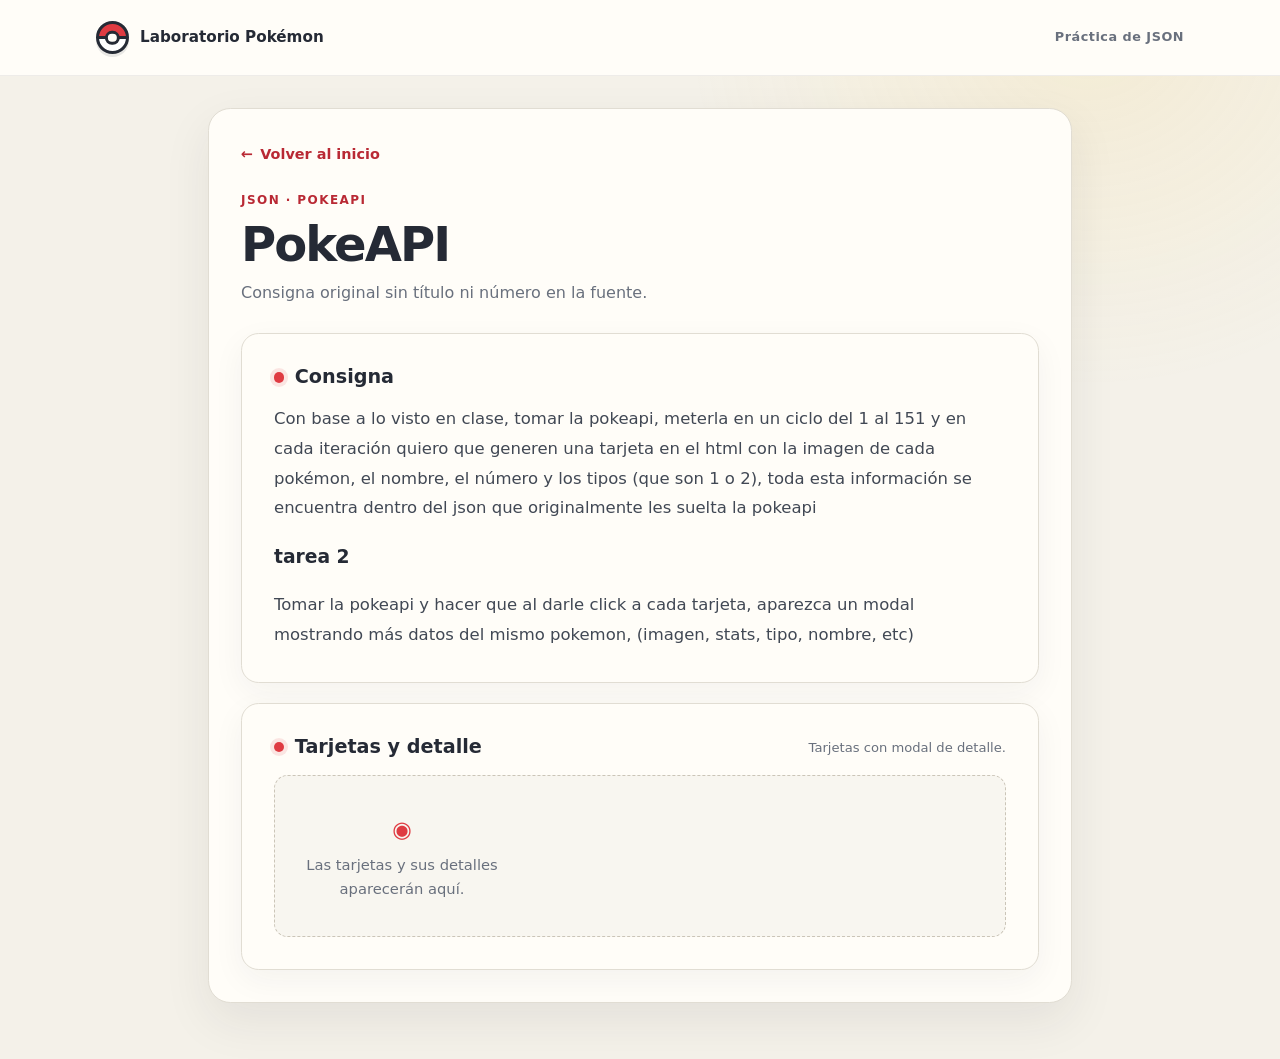
==== ejercicio-pokeapi/index.html @ ca6967b9 "proyecto base" ====
<!doctype html>
<html lang="es">
  <head>
    <meta charset="utf-8">
    <meta name="viewport" content="width=device-width, initial-scale=1">
    <meta name="theme-color" content="#f4f1e9">
    <meta
      name="description"
      content="Consigna de JSON para consultar datos de Pokémon y mostrarlos en tarjetas."
    >
    <title>PokeAPI · Laboratorio Pokémon</title>
    <link rel="icon" type="image/svg+xml" href="../assets/favicon.svg">
    <link rel="stylesheet" href="../assets/css/styles.css">
    <link rel="stylesheet" href="./css/styles.css">
  </head>
  <body>
    <a class="skip-link" href="#contenido">Saltar al contenido</a>

    <header class="site-header">
      <div class="page-shell site-header__inner">
        <a class="brand" href="../index.html" aria-label="Laboratorio Pokémon, inicio">
          <span class="pokeball-mark" aria-hidden="true"></span>
          <span>Laboratorio Pokémon</span>
        </a>
        <span class="course-label">Práctica de JSON</span>
      </div>
    </header>

    <main id="contenido" class="page-shell exercise-layout">
      <a class="back-link" href="../index.html">
        <span aria-hidden="true">←</span>
        Volver al inicio
      </a>

      <header class="exercise-heading">
        <p class="eyebrow">JSON · PokeAPI</p>
        <h1>PokeAPI</h1>
        <p class="exercise-heading__meta">Consigna original sin título ni número en la fuente.</p>
      </header>

      <section class="content-panel" aria-labelledby="prompt-title">
        <div class="panel-heading">
          <span class="panel-heading__mark" aria-hidden="true"></span>
          <h2 id="prompt-title">Consigna</h2>
        </div>
        <div class="prompt-part">
          <p class="prompt-text">
            Con base a lo visto en clase, tomar la pokeapi, meterla en un ciclo del 1 al 151 y en cada iteración quiero que generen una tarjeta en el html con la imagen de cada pokémon, el nombre, el número y los tipos (que son 1 o 2), toda esta información se encuentra dentro del json que originalmente les suelta la pokeapi
          </p>
        </div>
        <div class="prompt-part">
          <h3 class="prompt-part__title">tarea 2</h3>
          <p class="prompt-text">
            Tomar la pokeapi y hacer que al darle click a cada tarjeta, aparezca un modal mostrando más datos del mismo pokemon, (imagen, stats, tipo, nombre, etc)
          </p>
        </div>
      </section>

      <section class="content-panel" aria-labelledby="results-title">
        <div class="results-header">
          <div class="panel-heading">
            <span class="panel-heading__mark" aria-hidden="true"></span>
          <h2 id="results-title">Tarjetas y detalle</h2>
          </div>
          <p class="results-caption">Tarjetas con modal de detalle.</p>
        </div>

        <div
          id="pokemon-results"
          class="result-area pokemon-grid"
          aria-live="polite"
          aria-label="Resultados de Pokémon"
        >
          <div class="empty-state">
            <span class="empty-state__symbol" aria-hidden="true">◉</span>
            <p>Las tarjetas y sus detalles aparecerán aquí.</p>
          </div>
        </div>
      </section>

      <template id="pokemon-card-template">
        <button class="pokemon-card" type="button">
          <span class="pokemon-card__image-frame">
            <img class="pokemon-card__image" alt="">
          </span>
          <span class="pokemon-card__details">
            <span class="pokemon-card__number"></span>
            <span class="pokemon-card__name"></span>
            <span class="pokemon-card__types" role="list" aria-label="Tipos">
              <span class="pokemon-card__type" role="listitem"></span>
            </span>
          </span>
        </button>
      </template>

      <template id="pokemon-modal-template">
        <dialog class="pokemon-modal" aria-labelledby="pokemon-modal-name">
          <div class="pokemon-modal__content">
            <header class="pokemon-modal__header">
              <div>
                <p class="pokemon-modal__number"></p>
                <h2 id="pokemon-modal-name" class="pokemon-modal__name"></h2>
              </div>
              <button
                class="pokemon-modal__close"
                type="button"
                aria-label="Cerrar detalle del Pokémon"
              >
                <span aria-hidden="true">×</span>
              </button>
            </header>
            <div class="pokemon-modal__body">
              <div class="pokemon-modal__image-frame">
                <img class="pokemon-modal__image" alt="">
              </div>
              <div class="pokemon-modal__details">
                <section class="pokemon-modal__section" aria-labelledby="pokemon-modal-types-title">
                  <h3 id="pokemon-modal-types-title">Tipos</h3>
                  <div class="pokemon-modal__types" role="list" aria-label="Tipos">
                    <span class="pokemon-modal__type" role="listitem"></span>
                  </div>
                </section>
                <section class="pokemon-modal__section" aria-labelledby="pokemon-modal-stats-title">
                  <h3 id="pokemon-modal-stats-title">Stats</h3>
                  <dl class="pokemon-modal__stats" aria-label="Estadísticas"></dl>
                </section>
              </div>
            </div>
          </div>
        </dialog>
      </template>
    </main>

    <script type="module" src="./js/script.js"></script>
  </body>
</html>
---- assets/css/styles.css ----
:root {
  color-scheme: light;
  font-family: system-ui, -apple-system, BlinkMacSystemFont, "Segoe UI", sans-serif;
  font-synthesis: none;
  text-rendering: optimizeLegibility;
  --color-ink: #252a35;
  --color-muted: #69707d;
  --color-paper: #f4f1e9;
  --color-panel: #fffdf8;
  --color-line: #e1ddd3;
  --color-red: #df3b42;
  --color-red-dark: #b92934;
  --color-yellow: #f2c94c;
  --color-blue: #447a9d;
  --shadow-soft: 0 18px 48px rgb(37 42 53 / 8%);
}

* {
  box-sizing: border-box;
}

html {
  min-width: 320px;
  background: var(--color-paper);
}

body {
  min-width: 320px;
  margin: 0;
  color: var(--color-ink);
  background:
    radial-gradient(ellipse at 85% 3%, rgb(242 201 76 / 13%), transparent 25rem),
    var(--color-paper);
  line-height: 1.6;
}

a {
  color: inherit;
}

a:focus-visible {
  outline: 3px solid var(--color-blue);
  outline-offset: 4px;
}

.skip-link {
  position: absolute;
  z-index: 10;
  top: 0.75rem;
  left: 0.75rem;
  padding: 0.65rem 0.9rem;
  transform: translateY(-160%);
  border-radius: 0.55rem;
  color: #fff;
  background: var(--color-ink);
}

.skip-link:focus {
  transform: translateY(0);
}

.page-shell {
  width: min(100% - 2.5rem, 68rem);
  margin-inline: auto;
}

.site-header {
  border-bottom: 1px solid rgb(37 42 53 / 8%);
  background: var(--color-panel);
}

.site-header__inner {
  display: flex;
  min-height: 4.7rem;
  align-items: center;
  justify-content: space-between;
  gap: 1rem;
}

.brand {
  display: inline-flex;
  align-items: center;
  gap: 0.7rem;
  color: var(--color-ink);
  font-size: 0.95rem;
  font-weight: 750;
  text-decoration: none;
}

.pokeball-mark {
  position: relative;
  display: inline-block;
  width: 2.05rem;
  aspect-ratio: 1;
  flex: 0 0 auto;
  overflow: hidden;
  border: 3px solid var(--color-ink);
  border-radius: 50%;
  background: linear-gradient(
    to bottom,
    var(--color-red) 0 44%,
    var(--color-ink) 44% 56%,
    #fff 56% 100%
  );
  box-shadow: 0 3px 0 rgb(37 42 53 / 10%);
}

.pokeball-mark::after {
  position: absolute;
  top: 50%;
  left: 50%;
  width: 31%;
  aspect-ratio: 1;
  transform: translate(-50%, -50%);
  border: 3px solid var(--color-ink);
  border-radius: 50%;
  background: #fffdf8;
  content: "";
}

.pokeball-mark--large {
  width: clamp(8rem, 18vw, 12rem);
  border-width: 8px;
  box-shadow: 0 1.2rem 2.2rem rgb(37 42 53 / 16%);
}

.pokeball-mark--large::after {
  border-width: 8px;
}

.pokeball-mark--small {
  width: 2.5rem;
}

.course-label,
.section-heading__caption {
  color: var(--color-muted);
  font-size: 0.8rem;
  font-weight: 650;
  letter-spacing: 0.04em;
}

.home-layout {
  padding-block: clamp(2rem, 6vw, 4.6rem) 2rem;
}

.hero {
  position: relative;
  display: grid;
  min-height: 17rem;
  grid-template-columns: minmax(0, 1fr) auto;
  align-items: center;
  gap: 2rem;
  overflow: hidden;
  padding: clamp(1.5rem, 5vw, 3.5rem);
  border: 1px solid rgb(37 42 53 / 7%);
  border-radius: 1.5rem;
  background: linear-gradient(115deg, #fffdf8 0 64%, rgb(242 201 76 / 17%) 100%);
  box-shadow: var(--shadow-soft);
}

.hero::before {
  position: absolute;
  right: -4rem;
  bottom: -8rem;
  width: 20rem;
  aspect-ratio: 1;
  border: 1px solid rgb(223 59 66 / 12%);
  border-radius: 50%;
  content: "";
}

.hero__copy {
  position: relative;
  z-index: 1;
  max-width: 42rem;
}

.eyebrow {
  margin: 0 0 0.45rem;
  color: var(--color-red-dark);
  font-size: 0.75rem;
  font-weight: 800;
  letter-spacing: 0.12em;
  text-transform: uppercase;
}

h1,
h2,
p {
  margin-top: 0;
}

h1,
h2 {
  line-height: 1.14;
}

.hero h1 {
  max-width: 12ch;
  margin-bottom: 1rem;
  font-size: clamp(2.1rem, 5vw, 3.6rem);
  letter-spacing: -0.045em;
}

.hero__description {
  max-width: 39rem;
  margin-bottom: 0;
  color: var(--color-muted);
  font-size: clamp(1rem, 1.8vw, 1.15rem);
}

.hero__visual {
  position: relative;
  display: grid;
  min-width: clamp(8rem, 17vw, 12rem);
  min-height: 12rem;
  place-items: center;
}

.hero__spark {
  position: absolute;
  width: 0.75rem;
  aspect-ratio: 1;
  border-radius: 0.2rem;
  background: var(--color-yellow);
  transform: rotate(45deg);
}

.hero__spark--one {
  top: 1.3rem;
  right: 1.4rem;
}

.hero__spark--two {
  bottom: 1.2rem;
  left: 1rem;
  width: 0.5rem;
  background: var(--color-blue);
}

.exercise-list {
  margin-top: clamp(2rem, 5vw, 3.2rem);
  padding: clamp(1rem, 3vw, 1.5rem);
  border: 1px solid var(--color-line);
  border-radius: 1.2rem;
  background: var(--color-panel);
  box-shadow: 0 10px 32px rgb(37 42 53 / 5%);
}

.section-heading {
  display: flex;
  align-items: end;
  justify-content: space-between;
  gap: 1rem;
  margin-bottom: 1rem;
}

.section-heading h2 {
  margin-bottom: 0;
  font-size: clamp(1.4rem, 3vw, 1.8rem);
  letter-spacing: -0.025em;
}

.section-heading__caption {
  padding-bottom: 0.2rem;
}

.exercise-link {
  display: grid;
  grid-template-columns: auto minmax(0, 1fr) auto;
  align-items: center;
  gap: 1.1rem;
  padding: 1.25rem 1.4rem;
  border: 1px solid var(--color-line);
  border-radius: 1rem;
  background: var(--color-panel);
  box-shadow: 0 8px 25px rgb(37 42 53 / 4%);
  text-decoration: none;
  transition: transform 160ms ease, border-color 160ms ease, box-shadow 160ms ease;
}

.exercise-link:hover {
  transform: translateY(-2px);
  border-color: rgb(223 59 66 / 38%);
  box-shadow: 0 14px 30px rgb(37 42 53 / 9%);
}

.exercise-link__icon {
  display: grid;
  width: 4.2rem;
  aspect-ratio: 1;
  place-items: center;
  border-radius: 0.85rem;
  background: #f9e5dc;
}

.exercise-link__copy {
  display: grid;
  gap: 0.1rem;
}

.exercise-link__eyebrow {
  color: var(--color-red-dark);
  font-size: 0.72rem;
  font-weight: 800;
  letter-spacing: 0.1em;
  text-transform: uppercase;
}

.exercise-link__title {
  font-size: 1.12rem;
  font-weight: 750;
}

.exercise-link__description {
  color: var(--color-muted);
  font-size: 0.92rem;
}

.exercise-link__arrow {
  color: var(--color-red-dark);
  font-size: 1.45rem;
  font-weight: 700;
}

.site-footer {
  display: flex;
  justify-content: space-between;
  gap: 1rem;
  margin-top: 3rem;
  padding: 1rem 1.25rem;
  border: 1px solid var(--color-line);
  border-radius: 1rem;
  color: var(--color-muted);
  background: var(--color-panel);
  font-size: 0.78rem;
}

.back-link {
  display: inline-flex;
  align-items: center;
  gap: 0.45rem;
  color: var(--color-red-dark);
  font-size: 0.9rem;
  font-weight: 700;
  text-decoration: none;
}

.back-link:hover {
  text-decoration: underline;
  text-underline-offset: 0.2em;
}

.exercise-layout {
  max-width: 54rem;
  margin-block: 2rem 3.5rem;
  padding: clamp(1.25rem, 4vw, 2rem);
  border: 1px solid var(--color-line);
  border-radius: 1.4rem;
  background: var(--color-panel);
  box-shadow: var(--shadow-soft);
}

.exercise-heading {
  margin-block: 1.5rem 1.75rem;
}

.exercise-heading h1 {
  margin-bottom: 0.5rem;
  font-size: clamp(2rem, 5vw, 3rem);
  letter-spacing: -0.04em;
}

.exercise-heading__meta {
  margin-bottom: 0;
  color: var(--color-muted);
}

.content-panel {
  padding: clamp(1.25rem, 4vw, 2rem);
  border: 1px solid var(--color-line);
  border-radius: 1.1rem;
  background: var(--color-panel);
  box-shadow: 0 10px 32px rgb(37 42 53 / 5%);
}

.content-panel + .content-panel {
  margin-top: 1.25rem;
}

.panel-heading {
  display: flex;
  align-items: center;
  gap: 0.65rem;
  margin-bottom: 1rem;
}

.panel-heading h2 {
  margin: 0;
  font-size: 1.2rem;
}

.panel-heading__mark {
  display: inline-block;
  width: 0.65rem;
  aspect-ratio: 1;
  border-radius: 50%;
  background: var(--color-red);
  box-shadow: 0 0 0 4px rgb(223 59 66 / 12%);
}

.prompt-text {
  margin-bottom: 0;
  color: #414854;
  font-size: 1.03rem;
  line-height: 1.8;
}

.results-header {
  display: flex;
  align-items: end;
  justify-content: space-between;
  gap: 1rem;
  margin-bottom: 1.1rem;
}

.results-header .panel-heading {
  margin-bottom: 0;
}

.results-caption {
  margin: 0;
  color: var(--color-muted);
  font-size: 0.82rem;
}

.result-area {
  min-height: 10rem;
  padding: 1rem;
  border: 1px dashed #cbc5b8;
  border-radius: 0.85rem;
  background: #f8f6f0;
}

.empty-state {
  display: grid;
  min-height: 8rem;
  place-content: center;
  gap: 0.35rem;
  color: var(--color-muted);
  text-align: center;
}

.empty-state__symbol {
  color: var(--color-red);
  font-size: 1.4rem;
}

.empty-state p {
  margin: 0;
  font-size: 0.92rem;
}

@media (max-width: 620px) {
  .page-shell {
    width: min(100% - 1.25rem, 68rem);
  }

  .site-header__inner {
    min-height: 4.2rem;
  }

  .course-label {
    font-size: 0.72rem;
  }

  .hero {
    min-height: 0;
    grid-template-columns: minmax(0, 1fr);
    gap: 0.5rem;
    padding: 1.5rem;
  }

  .hero__visual {
    position: absolute;
    right: 0.5rem;
    bottom: -2.5rem;
    min-width: 8rem;
    min-height: 8rem;
    opacity: 0.18;
  }

  .pokeball-mark--large {
    width: 8rem;
  }

  .exercise-link {
    grid-template-columns: auto minmax(0, 1fr);
    gap: 0.85rem;
    padding: 1rem;
  }

  .exercise-link__arrow {
    display: none;
  }

  .site-footer {
    flex-direction: column;
    gap: 0.3rem;
  }

  .results-header {
    align-items: start;
    flex-direction: column;
    gap: 0.4rem;
  }
}

@media (prefers-reduced-motion: reduce) {
  *,
  *::before,
  *::after {
    scroll-behavior: auto !important;
    transition-duration: 0.01ms !important;
  }
}
---- ejercicio-pokeapi/css/styles.css ----
.pokemon-grid {
  display: grid;
  grid-template-columns: repeat(auto-fill, minmax(min(100%, 13rem), 1fr));
  align-content: start;
  gap: 1rem;
}

.pokemon-card {
  display: block;
  width: 100%;
  padding: 0;
  overflow: hidden;
  border: 1px solid var(--color-line);
  border-radius: 0.9rem;
  color: inherit;
  background: var(--color-panel);
  box-shadow: 0 8px 20px rgb(37 42 53 / 5%);
  font: inherit;
  text-align: left;
  cursor: pointer;
  transition: transform 160ms ease, box-shadow 160ms ease;
}

.pokemon-card:hover {
  transform: translateY(-2px);
  box-shadow: 0 14px 28px rgb(37 42 53 / 10%);
}

.pokemon-card:focus-visible {
  outline: 3px solid var(--color-blue);
  outline-offset: 3px;
}

.pokemon-card__image-frame {
  display: grid;
  min-height: 10rem;
  place-items: center;
  background:
    radial-gradient(circle at 50% 58%, rgb(242 201 76 / 28%), transparent 42%),
    linear-gradient(145deg, #f8e9df, #f2f0e8);
}

.pokemon-card__image {
  display: block;
  width: min(70%, 9rem);
  height: auto;
  object-fit: contain;
}

.pokemon-card__details {
  display: grid;
  padding: 1rem 1.1rem 1.15rem;
}

.pokemon-card__number {
  display: block;
  margin-bottom: 0.2rem;
  color: var(--color-muted);
  font-size: 0.78rem;
  font-weight: 750;
}

.pokemon-card__name {
  display: block;
  margin-bottom: 0.75rem;
  font-size: 1.1rem;
  font-weight: 750;
  line-height: 1.3;
  text-transform: capitalize;
}

.pokemon-card__types {
  display: flex;
  flex-wrap: wrap;
  gap: 0.4rem;
}

.pokemon-card__type {
  padding: 0.2rem 0.65rem;
  border-radius: 99px;
  color: var(--color-ink);
  background: #ece9df;
  font-size: 0.75rem;
  font-weight: 700;
}

.pokemon-modal {
  width: min(42rem, calc(100% - 2rem));
  max-width: none;
  max-height: min(84vh, 48rem);
  padding: 0;
  overflow: auto;
  border: 1px solid var(--color-line);
  border-radius: 1.2rem;
  color: var(--color-ink);
  background: var(--color-panel);
  box-shadow: 0 24px 70px rgb(20 24 32 / 28%);
}

.pokemon-modal::backdrop {
  background: rgb(25 29 37 / 68%);
  backdrop-filter: blur(3px);
}

.pokemon-modal__content {
  padding: clamp(1.25rem, 4vw, 2rem);
}

.pokemon-modal__header {
  display: flex;
  align-items: start;
  justify-content: space-between;
  gap: 1rem;
}

.pokemon-modal__number {
  margin-bottom: 0.2rem;
  color: var(--color-muted);
  font-size: 0.82rem;
  font-weight: 750;
}

.pokemon-modal__name {
  margin: 0;
  font-size: clamp(1.5rem, 4vw, 2.1rem);
  line-height: 1.2;
  text-transform: capitalize;
}

.pokemon-modal__close {
  display: grid;
  width: 2.5rem;
  aspect-ratio: 1;
  flex: 0 0 auto;
  place-items: center;
  border: 1px solid var(--color-line);
  border-radius: 50%;
  color: var(--color-ink);
  background: #fff;
  font: inherit;
  font-size: 1.5rem;
  line-height: 1;
  cursor: pointer;
}

.pokemon-modal__close:focus-visible {
  outline: 3px solid var(--color-blue);
  outline-offset: 3px;
}

.pokemon-modal__body {
  display: grid;
  grid-template-columns: minmax(10rem, 0.85fr) minmax(0, 1.15fr);
  gap: 1.5rem;
  margin-top: 1.5rem;
}

.pokemon-modal__image-frame {
  display: grid;
  min-height: 15rem;
  place-items: center;
  border-radius: 1rem;
  background:
    radial-gradient(circle at 50% 58%, rgb(242 201 76 / 28%), transparent 42%),
    linear-gradient(145deg, #f8e9df, #f2f0e8);
}

.pokemon-modal__image {
  display: block;
  width: min(78%, 12rem);
  height: auto;
  object-fit: contain;
}

.pokemon-modal__details {
  display: grid;
  align-content: start;
  gap: 1.25rem;
}

.pokemon-modal__section h3 {
  margin-bottom: 0.65rem;
  font-size: 0.95rem;
}

.pokemon-modal__types {
  display: flex;
  flex-wrap: wrap;
  gap: 0.4rem;
}

.pokemon-modal__type {
  padding: 0.2rem 0.65rem;
  border-radius: 99px;
  color: var(--color-ink);
  background: #ece9df;
  font-size: 0.75rem;
  font-weight: 700;
}

.pokemon-modal__stats {
  display: grid;
  gap: 0.5rem;
  margin: 0;
}

@media (max-width: 560px) {
  .pokemon-modal__body {
    grid-template-columns: minmax(0, 1fr);
    gap: 1rem;
  }

  .pokemon-modal__image-frame {
    min-height: 11rem;
  }
}
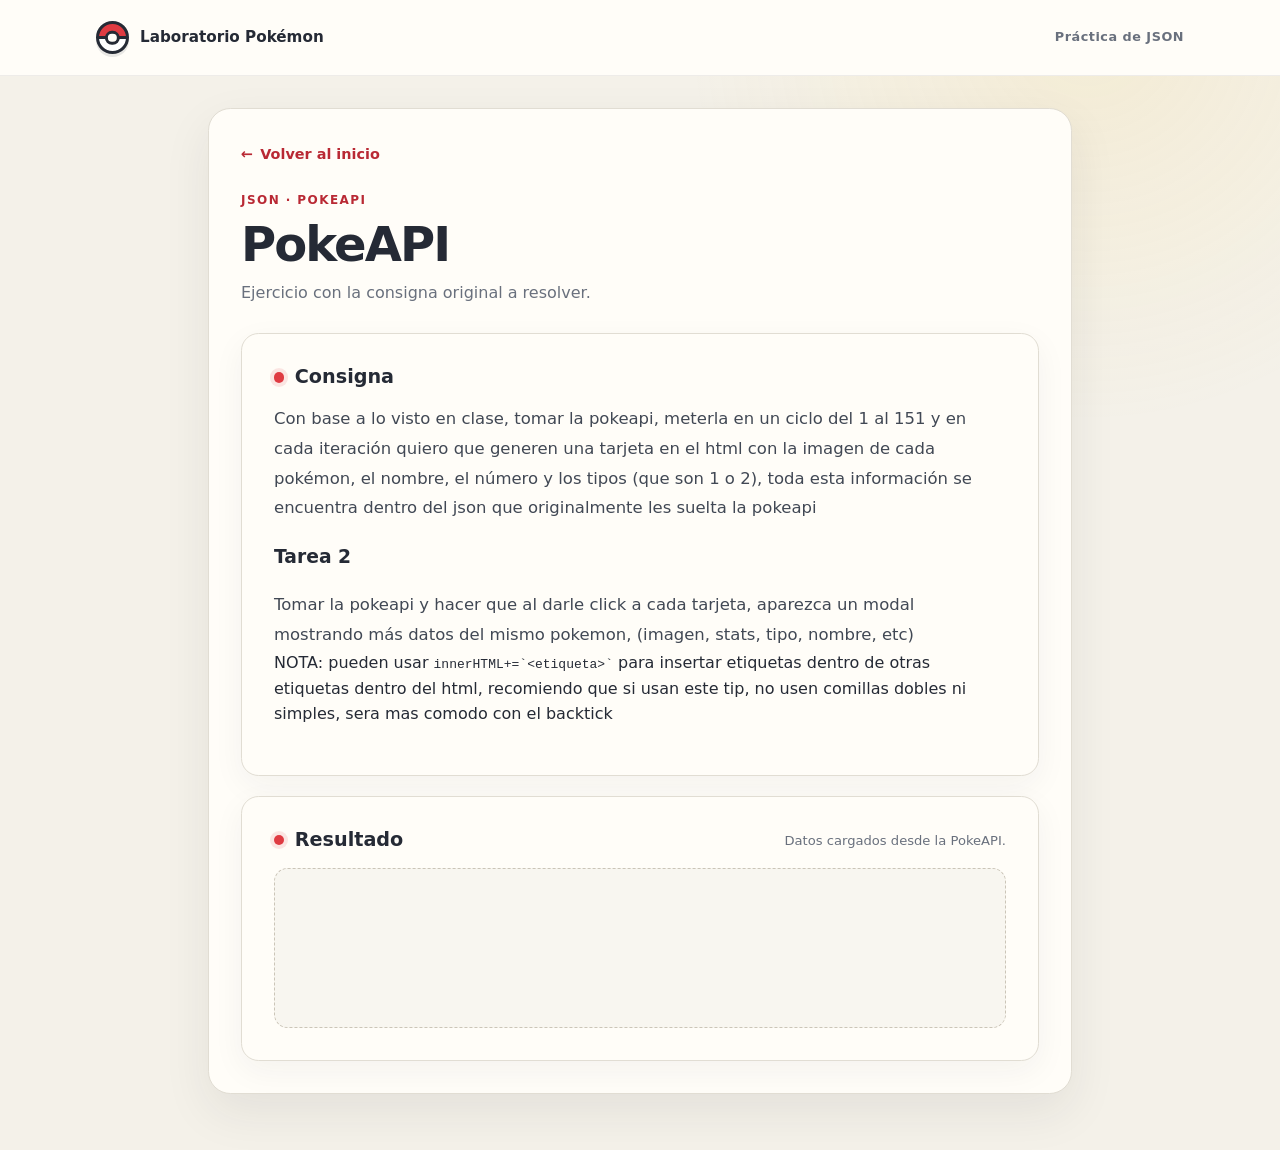
==== commit 84108010: "cards" ====
--- a/ejercicio-pokeapi/index.html
+++ b/ejercicio-pokeapi/index.html
@@ -35,7 +35,7 @@
       <header class="exercise-heading">
         <p class="eyebrow">JSON · PokeAPI</p>
         <h1>PokeAPI</h1>
-        <p class="exercise-heading__meta">Consigna original sin título ni número en la fuente.</p>
+        <p class="exercise-heading__meta">Ejercicio con la consigna original a resolver.</p>
       </header>
 
       <section class="content-panel" aria-labelledby="prompt-title">
@@ -49,20 +49,25 @@
           </p>
         </div>
         <div class="prompt-part">
-          <h3 class="prompt-part__title">tarea 2</h3>
+          <h3 class="prompt-part__title">Tarea 2</h3>
           <p class="prompt-text">
             Tomar la pokeapi y hacer que al darle click a cada tarjeta, aparezca un modal mostrando más datos del mismo pokemon, (imagen, stats, tipo, nombre, etc)
           </p>
         </div>
+        <aside class="source-note" aria-label="Nota original de la consigna">
+          <p>
+            NOTA: pueden usar <code>innerHTML+=&#96;&lt;etiqueta&gt;&#96;</code> para insertar etiquetas dentro de otras etiquetas dentro del html, recomiendo que si usan este tip, no usen comillas dobles ni simples, sera mas comodo con el backtick
+          </p>
+        </aside>
       </section>
 
       <section class="content-panel" aria-labelledby="results-title">
         <div class="results-header">
           <div class="panel-heading">
             <span class="panel-heading__mark" aria-hidden="true"></span>
-          <h2 id="results-title">Tarjetas y detalle</h2>
+            <h2 id="results-title">Resultado</h2>
           </div>
-          <p class="results-caption">Tarjetas con modal de detalle.</p>
+          <p class="results-caption">Datos cargados desde la PokeAPI.</p>
         </div>
 
         <div
@@ -70,27 +75,21 @@
           class="result-area pokemon-grid"
           aria-live="polite"
           aria-label="Resultados de Pokémon"
-        >
-          <div class="empty-state">
-            <span class="empty-state__symbol" aria-hidden="true">◉</span>
-            <p>Las tarjetas y sus detalles aparecerán aquí.</p>
-          </div>
-        </div>
+        ></div>
       </section>
 
       <template id="pokemon-card-template">
-        <button class="pokemon-card" type="button">
+        <article class="pokemon-card">
           <span class="pokemon-card__image-frame">
-            <img class="pokemon-card__image" alt="">
+            <img class="pokemon-card__image" alt="" loading="lazy" decoding="async">
           </span>
           <span class="pokemon-card__details">
             <span class="pokemon-card__number"></span>
             <span class="pokemon-card__name"></span>
             <span class="pokemon-card__types" role="list" aria-label="Tipos">
-              <span class="pokemon-card__type" role="listitem"></span>
             </span>
           </span>
-        </button>
+        </article>
       </template>
 
       <template id="pokemon-modal-template">
--- a/ejercicio-pokeapi/css/styles.css
+++ b/ejercicio-pokeapi/css/styles.css
@@ -8,27 +8,12 @@
 .pokemon-card {
   display: block;
   width: 100%;
-  padding: 0;
   overflow: hidden;
   border: 1px solid var(--color-line);
   border-radius: 0.9rem;
   color: inherit;
   background: var(--color-panel);
   box-shadow: 0 8px 20px rgb(37 42 53 / 5%);
-  font: inherit;
-  text-align: left;
-  cursor: pointer;
-  transition: transform 160ms ease, box-shadow 160ms ease;
-}
-
-.pokemon-card:hover {
-  transform: translateY(-2px);
-  box-shadow: 0 14px 28px rgb(37 42 53 / 10%);
-}
-
-.pokemon-card:focus-visible {
-  outline: 3px solid var(--color-blue);
-  outline-offset: 3px;
 }
 
 .pokemon-card__image-frame {
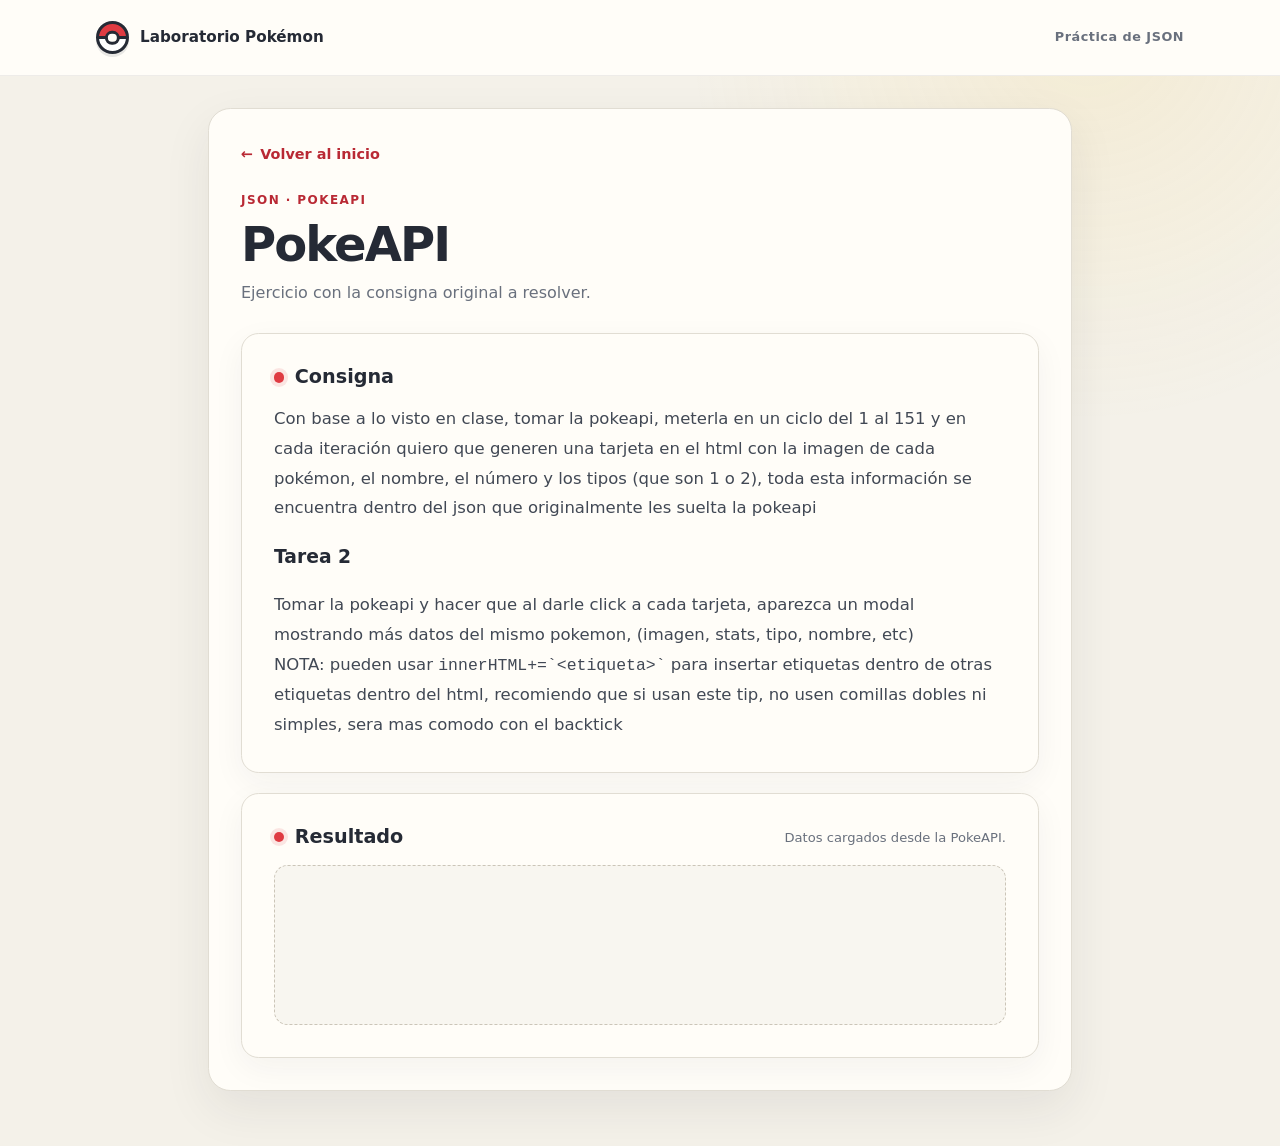
==== commit 196a7703: "modales" ====
--- a/ejercicio-pokeapi/index.html
+++ b/ejercicio-pokeapi/index.html
@@ -55,7 +55,7 @@
           </p>
         </div>
         <aside class="source-note" aria-label="Nota original de la consigna">
-          <p>
+          <p class="prompt-text">
             NOTA: pueden usar <code>innerHTML+=&#96;&lt;etiqueta&gt;&#96;</code> para insertar etiquetas dentro de otras etiquetas dentro del html, recomiendo que si usan este tip, no usen comillas dobles ni simples, sera mas comodo con el backtick
           </p>
         </aside>
@@ -80,15 +80,17 @@
 
       <template id="pokemon-card-template">
         <article class="pokemon-card">
-          <span class="pokemon-card__image-frame">
-            <img class="pokemon-card__image" alt="" loading="lazy" decoding="async">
-          </span>
-          <span class="pokemon-card__details">
-            <span class="pokemon-card__number"></span>
-            <span class="pokemon-card__name"></span>
-            <span class="pokemon-card__types" role="list" aria-label="Tipos">
+          <button class="pokemon-card__trigger" type="button">
+            <span class="pokemon-card__image-frame">
+              <img class="pokemon-card__image" alt="" loading="lazy" decoding="async">
             </span>
-          </span>
+            <span class="pokemon-card__details">
+              <span class="pokemon-card__number"></span>
+              <span class="pokemon-card__name"></span>
+              <span class="pokemon-card__types" role="list" aria-label="Tipos">
+              </span>
+            </span>
+          </button>
         </article>
       </template>
 
@@ -113,14 +115,42 @@
                 <img class="pokemon-modal__image" alt="">
               </div>
               <div class="pokemon-modal__details">
-                <section class="pokemon-modal__section" aria-labelledby="pokemon-modal-types-title">
+                <section
+                  class="pokemon-modal__section"
+                  aria-labelledby="pokemon-modal-types-title"
+                >
                   <h3 id="pokemon-modal-types-title">Tipos</h3>
                   <div class="pokemon-modal__types" role="list" aria-label="Tipos">
-                    <span class="pokemon-modal__type" role="listitem"></span>
                   </div>
                 </section>
-                <section class="pokemon-modal__section" aria-labelledby="pokemon-modal-stats-title">
-                  <h3 id="pokemon-modal-stats-title">Stats</h3>
+                <section
+                  class="pokemon-modal__section"
+                  aria-labelledby="pokemon-modal-measurements-title"
+                >
+                  <h3 id="pokemon-modal-measurements-title">Medidas</h3>
+                  <dl class="pokemon-modal__measurements">
+                    <div>
+                      <dt>Altura</dt>
+                      <dd class="pokemon-modal__height"></dd>
+                    </div>
+                    <div>
+                      <dt>Peso</dt>
+                      <dd class="pokemon-modal__weight"></dd>
+                    </div>
+                  </dl>
+                </section>
+                <section
+                  class="pokemon-modal__section"
+                  aria-labelledby="pokemon-modal-abilities-title"
+                >
+                  <h3 id="pokemon-modal-abilities-title">Habilidades</h3>
+                  <ul class="pokemon-modal__abilities"></ul>
+                </section>
+                <section
+                  class="pokemon-modal__section"
+                  aria-labelledby="pokemon-modal-stats-title"
+                >
+                  <h3 id="pokemon-modal-stats-title">Estadísticas</h3>
                   <dl class="pokemon-modal__stats" aria-label="Estadísticas"></dl>
                 </section>
               </div>
--- a/ejercicio-pokeapi/css/styles.css
+++ b/ejercicio-pokeapi/css/styles.css
@@ -14,6 +14,30 @@
   color: inherit;
   background: var(--color-panel);
   box-shadow: 0 8px 20px rgb(37 42 53 / 5%);
+  transition: transform 160ms ease, box-shadow 160ms ease;
+}
+
+.pokemon-card:hover {
+  transform: translateY(-3px);
+  box-shadow: 0 12px 25px rgb(37 42 53 / 10%);
+}
+
+.pokemon-card__trigger {
+  display: block;
+  width: 100%;
+  padding: 0;
+  border: 0;
+  color: inherit;
+  background: transparent;
+  font: inherit;
+  text-align: left;
+  cursor: pointer;
+}
+
+.pokemon-card__trigger:focus-visible {
+  outline: 3px solid var(--color-blue);
+  outline-offset: -4px;
+  border-radius: 0.9rem;
 }
 
 .pokemon-card__image-frame {
@@ -128,6 +152,31 @@
   cursor: pointer;
 }
 
+.pokemon-modal__close span {
+  position: relative;
+  display: block;
+  width: 1rem;
+  height: 1rem;
+  font-size: 0;
+}
+
+.pokemon-modal__close span::before,
+.pokemon-modal__close span::after {
+  position: absolute;
+  top: 50%;
+  left: 50%;
+  width: 1rem;
+  height: 2px;
+  transform: translate(-50%, -50%) rotate(45deg);
+  border-radius: 2px;
+  background: currentColor;
+  content: "";
+}
+
+.pokemon-modal__close span::after {
+  transform: translate(-50%, -50%) rotate(-45deg);
+}
+
 .pokemon-modal__close:focus-visible {
   outline: 3px solid var(--color-blue);
   outline-offset: 3px;
@@ -135,7 +184,7 @@
 
 .pokemon-modal__body {
   display: grid;
-  grid-template-columns: minmax(10rem, 0.85fr) minmax(0, 1.15fr);
+  grid-template-columns: minmax(0, 1fr);
   gap: 1.5rem;
   margin-top: 1.5rem;
 }
@@ -189,9 +238,66 @@
   margin: 0;
 }
 
+.pokemon-modal__measurements {
+  display: grid;
+  grid-template-columns: repeat(2, minmax(0, 1fr));
+  gap: 0.65rem;
+  margin: 0;
+}
+
+.pokemon-modal__measurements > div {
+  padding: 0.75rem;
+  border: 1px solid var(--color-line);
+  border-radius: 0.7rem;
+  background: #fff;
+}
+
+.pokemon-modal__measurements dt {
+  color: var(--color-muted);
+  font-size: 0.78rem;
+}
+
+.pokemon-modal__measurements dd {
+  margin: 0.2rem 0 0;
+  font-weight: 750;
+}
+
+.pokemon-modal__abilities {
+  display: flex;
+  flex-wrap: wrap;
+  gap: 0.4rem;
+  margin: 0;
+  padding: 0;
+  list-style: none;
+}
+
+.pokemon-modal__ability {
+  padding: 0.25rem 0.65rem;
+  border-radius: 99px;
+  background: #ece9df;
+  font-size: 0.82rem;
+}
+
+.pokemon-modal__stats > div {
+  display: grid;
+  grid-template-columns: minmax(0, 1fr) auto;
+  gap: 1rem;
+  padding: 0.4rem 0;
+  border-bottom: 1px solid var(--color-line);
+}
+
+.pokemon-modal__stats dt {
+  color: var(--color-muted);
+  text-transform: capitalize;
+}
+
+.pokemon-modal__stats dd {
+  margin: 0;
+  font-weight: 750;
+}
+
 @media (max-width: 560px) {
   .pokemon-modal__body {
-    grid-template-columns: minmax(0, 1fr);
     gap: 1rem;
   }
 
